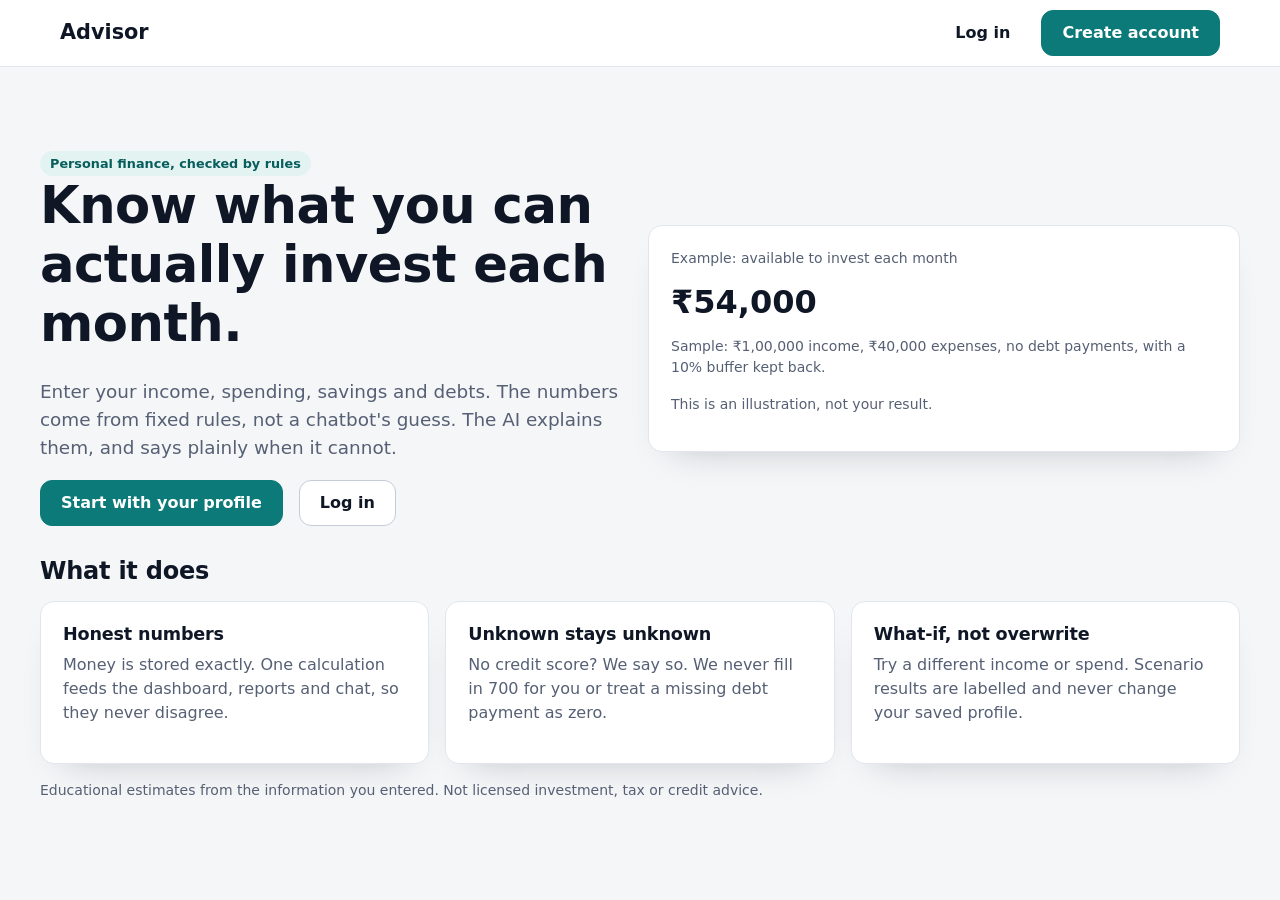
==== frontend/static/index.html @ c2f838d4 "Replace Streamlit with plain HTML/CSS/JS frontend served at /app ES-module UI in frontend/static (no" ====
<!doctype html>
<html lang="en">
<head>
  <meta charset="utf-8">
  <meta name="viewport" content="width=device-width, initial-scale=1">
  <title>Advisor - personal finance</title>
  <meta name="description" content="Rule-checked personal finance planning with a clearly labelled AI explainer.">
  <link rel="icon" href="data:,">
  <link rel="stylesheet" href="css/app.css">
  <script type="module" src="js/main.js"></script>
</head>
<body>
  <a class="skip" href="#main">Skip to content</a>
  <div id="nav-root"></div>
  <main id="main" tabindex="-1"></main>
  <div id="toast" class="toast" role="status" aria-live="polite"></div>
  <noscript><p class="noscript">This app needs JavaScript.</p></noscript>
</body>
</html>
---- frontend/static/css/app.css ----
:root{
  --bg:#F5F6F8;--surface:#FFFFFF;--ink:#0F1726;--muted:#566074;--line:#E2E6EC;--line-strong:#C5CCD7;
  --accent:#0B7A78;--accent-ink:#FFFFFF;--accent-soft:#E3F3F2;--accent-strong:#075E5C;
  --warn-bg:#FEF3E2;--warn-ink:#7A3E00;--bad-bg:#FDECEA;--bad-ink:#9B1C12;--ok-bg:#E6F4EA;--ok-ink:#175C2B;--info-bg:#E8EFFB;--info-ink:#1D3F8C;
  --radius:14px;--shadow:0 18px 36px -24px rgba(15,23,38,.28);
  --font:"Inter","Segoe UI",system-ui,-apple-system,Roboto,Arial,sans-serif;
  --display:"Space Grotesk","Segoe UI",system-ui,sans-serif;
}
@media (prefers-color-scheme:dark){
  :root:not([data-theme="light"]){
    --bg:#0B111C;--surface:#121A29;--ink:#E8EEF8;--muted:#9AA7BD;--line:#223048;--line-strong:#33445F;
    --accent:#2BB5B2;--accent-ink:#04201F;--accent-soft:#12302F;--accent-strong:#5ED3D0;
    --warn-bg:#33240D;--warn-ink:#F6C37A;--bad-bg:#3A1714;--bad-ink:#FFB3AA;--ok-bg:#12301C;--ok-ink:#9BE0AF;--info-bg:#15264A;--info-ink:#A9C2FF;
    --shadow:none;
  }
}
*{box-sizing:border-box}
html{-webkit-text-size-adjust:100%}
body{margin:0;background:var(--bg);color:var(--ink);font-family:var(--font);font-size:16px;line-height:1.5}
h1,h2,h3{font-family:var(--display);letter-spacing:-.01em;margin:0 0 .5em;line-height:1.15}
h1{font-size:clamp(2rem,4vw,3.4rem)}h2{font-size:1.5rem}h3{font-size:1.1rem}
p{margin:0 0 1em}
a{color:var(--accent-strong)}
a:focus-visible,button:focus-visible,input:focus-visible,select:focus-visible,textarea:focus-visible,summary:focus-visible{outline:3px solid var(--accent);outline-offset:2px}
.skip{position:absolute;left:-999px;top:0;background:var(--surface);padding:10px 14px;z-index:50}
.skip:focus{left:8px;top:8px}
.noscript{padding:16px}
main{outline:none}

/* layout */
.wrap{max-width:1200px;margin:0 auto;padding:0 20px}
.page{padding:28px 0 72px}
.row{display:flex;flex-wrap:wrap;gap:16px}
.grid{display:grid;gap:16px}
.grid.c2{grid-template-columns:repeat(auto-fit,minmax(min(100%,320px),1fr))}
.grid.c3{grid-template-columns:repeat(auto-fit,minmax(min(100%,240px),1fr))}
.grid.c4{grid-template-columns:repeat(auto-fit,minmax(min(100%,200px),1fr))}
.stack>*+*{margin-top:16px}
.spread{display:flex;justify-content:space-between;align-items:center;gap:12px;flex-wrap:wrap}
.muted{color:var(--muted)}
.small{font-size:.875rem}
.center{text-align:center}
.right{text-align:right}
.hidden{display:none!important}

/* nav */
.nav{background:var(--surface);border-bottom:1px solid var(--line)}
.nav .wrap{display:flex;align-items:center;gap:12px;flex-wrap:wrap;padding-top:10px;padding-bottom:10px}
.brand{font-family:var(--display);font-weight:700;font-size:1.3rem;color:var(--ink);text-decoration:none;margin-right:12px}
.nav-links{display:flex;flex-wrap:wrap;gap:4px;flex:1}
.nav-links a{padding:10px 12px;border-radius:10px;text-decoration:none;color:var(--muted);font-weight:500;min-height:44px;display:inline-flex;align-items:center}
.nav-links a:hover{background:var(--accent-soft);color:var(--accent-strong)}
.nav-links a[aria-current="page"]{background:var(--accent-soft);color:var(--accent-strong)}
.nav-user{display:flex;align-items:center;gap:10px;flex-wrap:wrap}

/* controls */
.btn{display:inline-flex;align-items:center;justify-content:center;gap:8px;min-height:44px;padding:10px 20px;border-radius:12px;border:1px solid var(--line-strong);background:var(--surface);color:var(--ink);font:inherit;font-weight:600;cursor:pointer;text-decoration:none}
.btn:hover{border-color:var(--accent)}
.btn.primary{background:var(--accent);border-color:var(--accent);color:var(--accent-ink)}
.btn.primary:hover{background:var(--accent-strong);border-color:var(--accent-strong)}
.btn.ghost{border-color:transparent;background:transparent}
.btn.block{width:100%}
.btn[disabled]{opacity:.55;cursor:not-allowed}
label{display:block;font-weight:600;font-size:.9rem;margin-bottom:6px}
input,select,textarea{width:100%;min-height:44px;padding:10px 12px;border:1px solid var(--line-strong);border-radius:10px;background:var(--surface);color:var(--ink);font:inherit}
input[type="checkbox"]{width:auto;min-height:0;width:20px;height:20px;accent-color:var(--accent)}
textarea{min-height:90px;resize:vertical}
.field{margin-bottom:14px}
.field .hint{font-size:.8rem;color:var(--muted);margin-top:4px}
.field .err{font-size:.85rem;color:var(--bad-ink);margin-top:4px}
.check{display:flex;align-items:center;gap:10px;font-weight:500;margin:6px 0}
.check label{margin:0;font-weight:500}
fieldset{border:1px solid var(--line);border-radius:var(--radius);padding:16px;margin:0 0 16px}
legend{font-weight:700;padding:0 8px}

/* cards */
.card{background:var(--surface);border:1px solid var(--line);border-radius:var(--radius);padding:22px;box-shadow:var(--shadow)}
.card.flat{box-shadow:none}
.metric .label{font-size:.85rem;color:var(--muted);font-weight:500}
.metric .value{font-family:var(--display);font-size:2rem;font-weight:700;line-height:1.1;margin:4px 0}
.metric .sub{font-size:.85rem;color:var(--muted)}
.pill{display:inline-block;padding:3px 10px;border-radius:999px;background:var(--accent-soft);color:var(--accent-strong);font-size:.8rem;font-weight:600}
.pill.warn{background:var(--warn-bg);color:var(--warn-ink)}
.pill.bad{background:var(--bad-bg);color:var(--bad-ink)}
.pill.ok{background:var(--ok-bg);color:var(--ok-ink)}

/* banners */
.banner{border-radius:12px;padding:12px 16px;margin:0 0 16px;border:1px solid transparent}
.banner.info{background:var(--info-bg);color:var(--info-ink)}
.banner.warn{background:var(--warn-bg);color:var(--warn-ink)}
.banner.bad{background:var(--bad-bg);color:var(--bad-ink)}
.banner.ok{background:var(--ok-bg);color:var(--ok-ink)}
.banner strong{font-weight:700}

/* lists, tables */
.list{list-style:none;margin:0;padding:0}
.list li{padding:10px 0;border-bottom:1px solid var(--line)}
.list li:last-child{border-bottom:0}
.table-scroll{overflow-x:auto}
table{border-collapse:collapse;width:100%}
th,td{text-align:left;padding:10px 12px;border-bottom:1px solid var(--line);vertical-align:top}
th{font-size:.8rem;text-transform:uppercase;letter-spacing:.04em;color:var(--muted)}
td.num,th.num{text-align:right;font-variant-numeric:tabular-nums}
details{border:1px solid var(--line);border-radius:12px;padding:10px 14px;background:var(--surface);margin-bottom:10px}
summary{cursor:pointer;font-weight:600;min-height:32px}

/* bars */
.bar{height:10px;border-radius:999px;background:var(--line);overflow:hidden}
.bar>span{display:block;height:100%;background:var(--accent);border-radius:999px}
.bar.bad>span{background:#C2412D}.bar.warn>span{background:#D08A1E}
.w0{width:0}.w5{width:5%}.w10{width:10%}.w15{width:15%}.w20{width:20%}.w25{width:25%}.w30{width:30%}.w35{width:35%}.w40{width:40%}.w45{width:45%}.w50{width:50%}.w55{width:55%}.w60{width:60%}.w65{width:65%}.w70{width:70%}.w75{width:75%}.w80{width:80%}.w85{width:85%}.w90{width:90%}.w95{width:95%}.w100{width:100%}

/* landing */
.hero{padding:56px 0 32px}
.hero .grid{align-items:center}
.hero p.lead{font-size:1.15rem;color:var(--muted);max-width:34em}
.tabs{display:flex;gap:6px;flex-wrap:wrap;border-bottom:1px solid var(--line);margin-bottom:16px}
.tabs button{border:0;background:transparent;padding:10px 14px;font:inherit;font-weight:600;color:var(--muted);cursor:pointer;border-bottom:3px solid transparent;min-height:44px}
.tabs button[aria-selected="true"]{color:var(--accent-strong);border-color:var(--accent)}
.auth-box{max-width:440px;margin:48px auto}

/* chat */
.chat{display:grid;grid-template-columns:260px minmax(0,1fr);gap:16px}
@media (max-width:760px){.chat{grid-template-columns:1fr}}
.threads button{display:block;width:100%;text-align:left;border:1px solid transparent;background:transparent;padding:10px 12px;border-radius:10px;font:inherit;cursor:pointer;color:var(--ink);min-height:44px}
.threads button[aria-current="true"]{background:var(--accent-soft);border-color:var(--accent)}
.messages{min-height:320px;max-height:60vh;overflow-y:auto;display:flex;flex-direction:column;gap:12px;padding:4px}
.msg{max-width:78ch;padding:12px 14px;border-radius:14px;white-space:pre-wrap;overflow-wrap:anywhere}
.msg.user{align-self:flex-end;background:var(--accent);color:var(--accent-ink)}
.msg.assistant{align-self:flex-start;background:var(--surface);border:1px solid var(--line)}
.msg .tag{display:block;font-size:.75rem;opacity:.8;margin-top:6px}
.composer{display:flex;gap:10px;margin-top:12px}
.composer textarea{min-height:48px;height:48px}

/* charts */
.chart{width:100%;height:auto;max-width:520px}
.legend{display:flex;flex-wrap:wrap;gap:8px 16px;margin-top:8px;font-size:.85rem}
.legend i{display:inline-block;width:12px;height:12px;border-radius:3px;margin-right:6px;vertical-align:-1px}
.s0{--c:#0B7A78}.s1{--c:#2F5FC4}.s2{--c:#C27A0E}.s3{--c:#A8316C}.s4{--c:#6B4BB8}
.legend i{background:var(--c)}
.chart .stk{stroke:var(--c);fill:none}
.chart .fil{fill:var(--c);stroke:none}

/* toast */
.toast{position:fixed;left:50%;bottom:20px;transform:translateX(-50%) translateY(20px);background:var(--ink);color:var(--bg);padding:12px 18px;border-radius:12px;opacity:0;pointer-events:none;transition:opacity .2s,transform .2s;max-width:90vw;z-index:60}
.toast.show{opacity:1;transform:translateX(-50%) translateY(0)}
@media (prefers-reduced-motion:reduce){*{transition:none!important;animation:none!important}}
.spinner{display:inline-block;width:18px;height:18px;border:3px solid var(--line-strong);border-top-color:var(--accent);border-radius:50%;animation:spin .8s linear infinite;vertical-align:-3px}
@keyframes spin{to{transform:rotate(360deg)}}
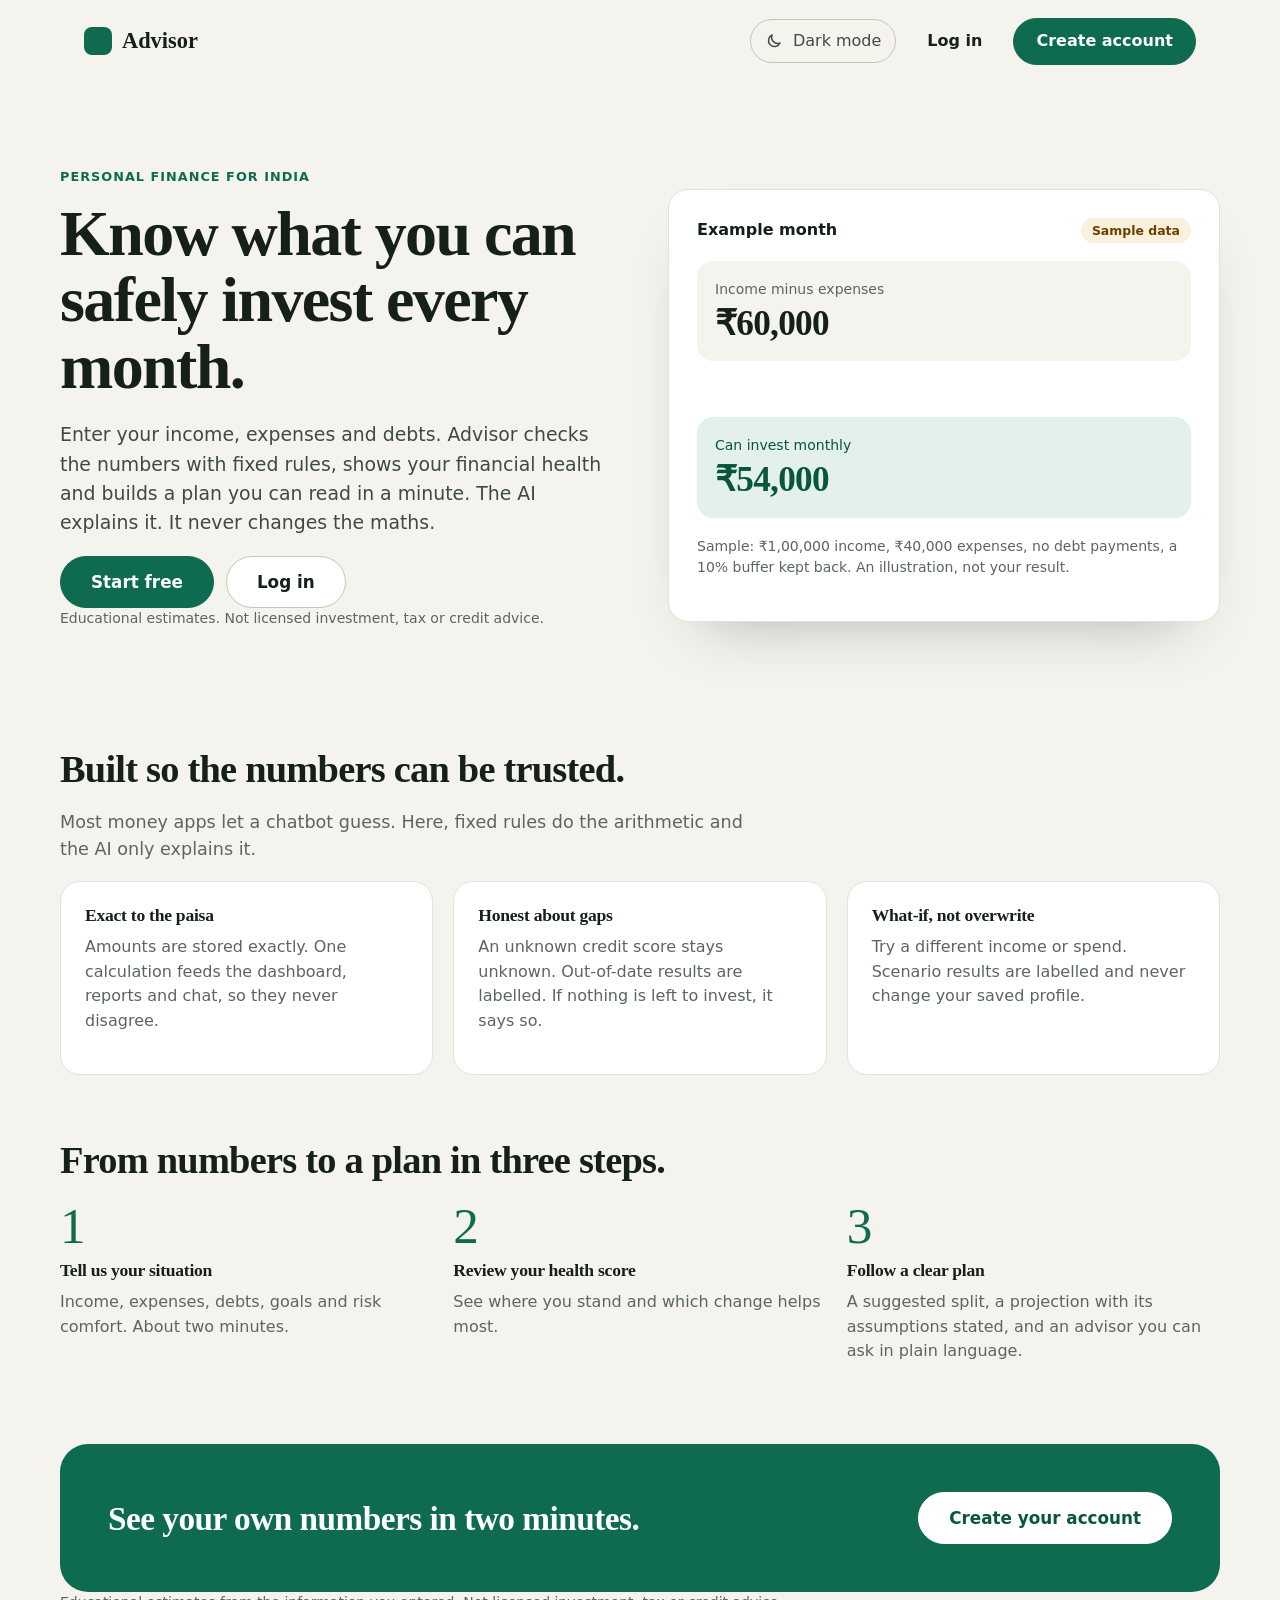
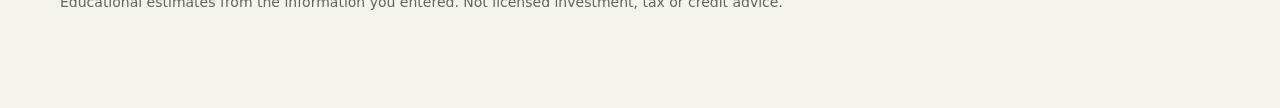
==== commit 59807b9d: "UI: user-toggleable light/dark theme (persisted, applied before first paint) Co-Authored-By: Claude " ====
--- a/frontend/static/index.html
+++ b/frontend/static/index.html
@@ -7,6 +7,7 @@
   <meta name="description" content="Rule-checked personal finance planning with a clearly labelled AI explainer.">
   <link rel="icon" href="data:,">
   <link rel="stylesheet" href="css/app.css">
+  <script src="js/theme-init.js"></script>
   <script type="module" src="js/main.js"></script>
 </head>
 <body>
--- a/frontend/static/css/app.css
+++ b/frontend/static/css/app.css
@@ -1,41 +1,49 @@
+/* Advisor product UI. Tokens mirror the Claude Design canvas (design/v2).  System fonts only: the CSP allows no external fonts. */
 :root{
-  --bg:#F5F6F8;--surface:#FFFFFF;--ink:#0F1726;--muted:#566074;--line:#E2E6EC;--line-strong:#C5CCD7;
-  --accent:#0B7A78;--accent-ink:#FFFFFF;--accent-soft:#E3F3F2;--accent-strong:#075E5C;
-  --warn-bg:#FEF3E2;--warn-ink:#7A3E00;--bad-bg:#FDECEA;--bad-ink:#9B1C12;--ok-bg:#E6F4EA;--ok-ink:#175C2B;--info-bg:#E8EFFB;--info-ink:#1D3F8C;
-  --radius:14px;--shadow:0 18px 36px -24px rgba(15,23,38,.28);
-  --font:"Inter","Segoe UI",system-ui,-apple-system,Roboto,Arial,sans-serif;
-  --display:"Space Grotesk","Segoe UI",system-ui,sans-serif;
+  --bg:#F5F3EE;--surface:#FFFFFF;--ink:#15201B;--ink-2:#3F4A44;--muted:#5B6660;--line:#E5E1D8;--line-strong:#C9C4B8;
+  --accent:#0E6B4F;--accent-ink:#FFFFFF;--accent-soft:#E3F1EA;--accent-strong:#0A5540;
+  --warn-bg:#FBF0DC;--warn-ink:#6B3F00;--bad-bg:#FDECEA;--bad-ink:#9B1C12;--ok-bg:#E3F1EA;--ok-ink:#0A5540;--info-bg:#E8EEFA;--info-ink:#1E3A8A;
+  --radius:20px;--radius-sm:12px;--shadow:0 1px 0 rgba(21,32,27,.03);
+  --font:"Inter","Segoe UI Variable","Segoe UI",system-ui,-apple-system,Roboto,Arial,sans-serif;
+  --display:"Fraunces","Iowan Old Style","Palatino Linotype",Palatino,Georgia,serif;
+  --sidebar:248px;
 }
 @media (prefers-color-scheme:dark){
   :root:not([data-theme="light"]){
-    --bg:#0B111C;--surface:#121A29;--ink:#E8EEF8;--muted:#9AA7BD;--line:#223048;--line-strong:#33445F;
-    --accent:#2BB5B2;--accent-ink:#04201F;--accent-soft:#12302F;--accent-strong:#5ED3D0;
-    --warn-bg:#33240D;--warn-ink:#F6C37A;--bad-bg:#3A1714;--bad-ink:#FFB3AA;--ok-bg:#12301C;--ok-ink:#9BE0AF;--info-bg:#15264A;--info-ink:#A9C2FF;
+    --bg:#0E1512;--surface:#16201B;--ink:#EAF0EC;--ink-2:#C5D0C9;--muted:#9BA9A1;--line:#25332C;--line-strong:#35463D;
+    --accent:#3FB68B;--accent-ink:#062016;--accent-soft:#183428;--accent-strong:#7FDDB8;
+    --warn-bg:#33270F;--warn-ink:#F3C77C;--bad-bg:#3A1714;--bad-ink:#FFB3AA;--ok-bg:#183428;--ok-ink:#9BE0C0;--info-bg:#17264A;--info-ink:#AEC5FF;
     --shadow:none;
   }
 }
+:root[data-theme="dark"]{
+    --bg:#0E1512;--surface:#16201B;--ink:#EAF0EC;--ink-2:#C5D0C9;--muted:#9BA9A1;--line:#25332C;--line-strong:#35463D;
+    --accent:#3FB68B;--accent-ink:#062016;--accent-soft:#183428;--accent-strong:#7FDDB8;
+    --warn-bg:#33270F;--warn-ink:#F3C77C;--bad-bg:#3A1714;--bad-ink:#FFB3AA;--ok-bg:#183428;--ok-ink:#9BE0C0;--info-bg:#17264A;--info-ink:#AEC5FF;
+    --shadow:none;
+}
 *{box-sizing:border-box}
 html{-webkit-text-size-adjust:100%}
-body{margin:0;background:var(--bg);color:var(--ink);font-family:var(--font);font-size:16px;line-height:1.5}
-h1,h2,h3{font-family:var(--display);letter-spacing:-.01em;margin:0 0 .5em;line-height:1.15}
-h1{font-size:clamp(2rem,4vw,3.4rem)}h2{font-size:1.5rem}h3{font-size:1.1rem}
+body{margin:0;background:var(--bg);color:var(--ink);font-family:var(--font);font-size:16px;line-height:1.55;-webkit-font-smoothing:antialiased}
+h1,h2,h3{font-family:var(--display);font-weight:600;letter-spacing:-.015em;margin:0 0 .5em;line-height:1.12}
+h1{font-size:clamp(2rem,3.4vw,2.6rem)}h2{font-size:1.4rem}h3{font-size:1.1rem}
 p{margin:0 0 1em}
 a{color:var(--accent-strong)}
 a:focus-visible,button:focus-visible,input:focus-visible,select:focus-visible,textarea:focus-visible,summary:focus-visible{outline:3px solid var(--accent);outline-offset:2px}
 .skip{position:absolute;left:-999px;top:0;background:var(--surface);padding:10px 14px;z-index:50}
 .skip:focus{left:8px;top:8px}
 .noscript{padding:16px}
-main{outline:none}
+main{outline:none;min-width:0}
 
 /* layout */
-.wrap{max-width:1200px;margin:0 auto;padding:0 20px}
-.page{padding:28px 0 72px}
-.row{display:flex;flex-wrap:wrap;gap:16px}
-.grid{display:grid;gap:16px}
-.grid.c2{grid-template-columns:repeat(auto-fit,minmax(min(100%,320px),1fr))}
-.grid.c3{grid-template-columns:repeat(auto-fit,minmax(min(100%,240px),1fr))}
-.grid.c4{grid-template-columns:repeat(auto-fit,minmax(min(100%,200px),1fr))}
-.stack>*+*{margin-top:16px}
+.wrap{max-width:1160px;margin:0 auto;padding:0 24px}
+.page{padding:36px 0 80px}
+.row{display:flex;flex-wrap:wrap;gap:12px;align-items:center}
+.grid{display:grid;gap:20px}
+.grid.c2{grid-template-columns:repeat(auto-fit,minmax(min(100%,340px),1fr))}
+.grid.c3{grid-template-columns:repeat(auto-fit,minmax(min(100%,260px),1fr))}
+.grid.c4{grid-template-columns:repeat(auto-fit,minmax(min(100%,210px),1fr))}
+.stack>*+*{margin-top:18px}
 .spread{display:flex;justify-content:space-between;align-items:center;gap:12px;flex-wrap:wrap}
 .muted{color:var(--muted)}
 .small{font-size:.875rem}
@@ -43,107 +51,179 @@
 .right{text-align:right}
 .hidden{display:none!important}
 
-/* nav */
-.nav{background:var(--surface);border-bottom:1px solid var(--line)}
-.nav .wrap{display:flex;align-items:center;gap:12px;flex-wrap:wrap;padding-top:10px;padding-bottom:10px}
-.brand{font-family:var(--display);font-weight:700;font-size:1.3rem;color:var(--ink);text-decoration:none;margin-right:12px}
+/* signed-in shell: sidebar + content */
+body.shell{display:grid;grid-template-columns:var(--sidebar) minmax(0,1fr);min-height:100vh;align-items:start}
+body.shell #nav-root{position:sticky;top:0;height:100vh;align-self:stretch}
+.side{display:flex;flex-direction:column;gap:22px;height:100%;padding:24px 16px;background:var(--surface);border-right:1px solid var(--line);overflow-y:auto}
+.brand{display:flex;align-items:center;gap:10px;font-family:var(--display);font-weight:600;font-size:1.4rem;color:var(--ink);text-decoration:none}
+.brand::before{content:"";width:28px;height:28px;border-radius:8px;background:var(--accent);flex:none}
+.side .brand{padding:0 8px}
+.side-nav{display:flex;flex-direction:column;gap:2px}
+.side-nav a,.side-foot a.item{display:flex;align-items:center;gap:12px;min-height:44px;padding:0 12px;border-radius:var(--radius-sm);color:var(--ink-2);text-decoration:none;font-weight:500}
+.side-nav a:hover,.side-foot a.item:hover{background:var(--accent-soft);color:var(--accent-strong)}
+.side-nav a[aria-current="page"]{background:var(--accent-soft);color:var(--accent-strong);font-weight:600}
+.side svg{flex:none}
+.side-foot{margin-top:auto;display:flex;flex-direction:column;gap:2px}
+.who{display:flex;align-items:center;gap:10px;padding:14px 8px 0;border-top:1px solid var(--line);margin-top:8px}
+.avatar{width:34px;height:34px;border-radius:999px;background:var(--accent-soft);color:var(--accent-strong);display:flex;align-items:center;justify-content:center;font-weight:600;font-size:.85rem;flex:none}
+.who-name{font-weight:600;font-size:.9rem;line-height:1.2;overflow:hidden;text-overflow:ellipsis;white-space:nowrap}
+.who button{border:0;background:none;padding:0;font:inherit;font-size:.82rem;color:var(--muted);cursor:pointer;text-decoration:underline;text-align:left}
+body.shell .page{padding:40px 8px 80px}
+body.shell .wrap{max-width:1120px;padding:0 40px}
+@media (max-width:900px){
+  body.shell{display:block}
+  body.shell #nav-root{position:static;height:auto}
+  .side{flex-direction:row;flex-wrap:wrap;align-items:center;height:auto;padding:10px 16px;border-right:0;border-bottom:1px solid var(--line);gap:8px}
+  .side-nav{flex-direction:row;overflow-x:auto;flex:1 1 100%;order:3;padding-bottom:4px}
+  .side-nav a{white-space:nowrap}
+  .side-foot{margin:0 0 0 auto;flex-direction:row;align-items:center}
+  .who{border:0;margin:0;padding:0}
+  body.shell .wrap{padding:0 20px}
+  body.shell .page{padding:24px 0 64px}
+}
+
+/* public header */
+.nav{background:transparent}
+.nav .wrap{display:flex;align-items:center;gap:12px;flex-wrap:wrap;padding-top:18px;padding-bottom:18px}
 .nav-links{display:flex;flex-wrap:wrap;gap:4px;flex:1}
-.nav-links a{padding:10px 12px;border-radius:10px;text-decoration:none;color:var(--muted);font-weight:500;min-height:44px;display:inline-flex;align-items:center}
-.nav-links a:hover{background:var(--accent-soft);color:var(--accent-strong)}
-.nav-links a[aria-current="page"]{background:var(--accent-soft);color:var(--accent-strong)}
-.nav-user{display:flex;align-items:center;gap:10px;flex-wrap:wrap}
+.nav-user{display:flex;align-items:center;gap:8px;flex-wrap:wrap}
 
 /* controls */
-.btn{display:inline-flex;align-items:center;justify-content:center;gap:8px;min-height:44px;padding:10px 20px;border-radius:12px;border:1px solid var(--line-strong);background:var(--surface);color:var(--ink);font:inherit;font-weight:600;cursor:pointer;text-decoration:none}
-.btn:hover{border-color:var(--accent)}
+.btn{display:inline-flex;align-items:center;justify-content:center;gap:8px;min-height:44px;padding:10px 22px;border-radius:999px;border:1px solid var(--line-strong);background:var(--surface);color:var(--ink);font:inherit;font-weight:600;cursor:pointer;text-decoration:none}
+.btn:hover{border-color:var(--accent);color:var(--accent-strong)}
 .btn.primary{background:var(--accent);border-color:var(--accent);color:var(--accent-ink)}
-.btn.primary:hover{background:var(--accent-strong);border-color:var(--accent-strong)}
+.btn.primary:hover{background:var(--accent-strong);border-color:var(--accent-strong);color:var(--accent-ink)}
 .btn.ghost{border-color:transparent;background:transparent}
+.btn.lg{min-height:52px;padding:12px 30px;font-size:1.05rem}
 .btn.block{width:100%}
 .btn[disabled]{opacity:.55;cursor:not-allowed}
-label{display:block;font-weight:600;font-size:.9rem;margin-bottom:6px}
-input,select,textarea{width:100%;min-height:44px;padding:10px 12px;border:1px solid var(--line-strong);border-radius:10px;background:var(--surface);color:var(--ink);font:inherit}
-input[type="checkbox"]{width:auto;min-height:0;width:20px;height:20px;accent-color:var(--accent)}
-textarea{min-height:90px;resize:vertical}
-.field{margin-bottom:14px}
-.field .hint{font-size:.8rem;color:var(--muted);margin-top:4px}
-.field .err{font-size:.85rem;color:var(--bad-ink);margin-top:4px}
-.check{display:flex;align-items:center;gap:10px;font-weight:500;margin:6px 0}
-.check label{margin:0;font-weight:500}
-fieldset{border:1px solid var(--line);border-radius:var(--radius);padding:16px;margin:0 0 16px}
-legend{font-weight:700;padding:0 8px}
+label{display:block;font-weight:600;font-size:.88rem;margin-bottom:6px;color:var(--ink-2)}
+input,select,textarea{width:100%;min-height:46px;padding:10px 14px;border:1px solid var(--line-strong);border-radius:var(--radius-sm);background:var(--surface);color:var(--ink);font:inherit}
+input:hover,select:hover,textarea:hover{border-color:var(--muted)}
+input[type="checkbox"]{width:20px;height:20px;min-height:0;accent-color:var(--accent)}
+input[type="file"]{padding:9px 12px}
+textarea{min-height:92px;resize:vertical}
+.field{margin-bottom:16px}
+.field .hint{font-size:.82rem;color:var(--muted);margin-top:5px}
+.field .err{font-size:.85rem;color:var(--bad-ink);margin-top:5px}
+.check{display:flex;align-items:center;gap:10px;margin:8px 0}
+.check label{margin:0;font-weight:500;color:var(--ink)}
+fieldset{border:1px solid var(--line);border-radius:var(--radius);padding:18px;margin:0 0 18px;background:var(--surface)}
+legend{font-weight:600;padding:0 8px;font-family:var(--display);font-size:1.05rem}
 
 /* cards */
-.card{background:var(--surface);border:1px solid var(--line);border-radius:var(--radius);padding:22px;box-shadow:var(--shadow)}
+.card{background:var(--surface);border:1px solid var(--line);border-radius:var(--radius);padding:24px;box-shadow:var(--shadow)}
+.card>h2{margin-bottom:14px}
 .card.flat{box-shadow:none}
-.metric .label{font-size:.85rem;color:var(--muted);font-weight:500}
-.metric .value{font-family:var(--display);font-size:2rem;font-weight:700;line-height:1.1;margin:4px 0}
-.metric .sub{font-size:.85rem;color:var(--muted)}
-.pill{display:inline-block;padding:3px 10px;border-radius:999px;background:var(--accent-soft);color:var(--accent-strong);font-size:.8rem;font-weight:600}
+.metric .label{font-size:.88rem;color:var(--muted);font-weight:500}
+.metric .value{font-family:var(--display);font-size:2.4rem;font-weight:600;line-height:1.05;margin:8px 0 4px;letter-spacing:-.02em}
+.metric .sub{font-size:.86rem;color:var(--muted)}
+.pill{display:inline-block;padding:3px 11px;border-radius:999px;background:var(--accent-soft);color:var(--accent-strong);font-size:.78rem;font-weight:600}
 .pill.warn{background:var(--warn-bg);color:var(--warn-ink)}
 .pill.bad{background:var(--bad-bg);color:var(--bad-ink)}
 .pill.ok{background:var(--ok-bg);color:var(--ok-ink)}
+.eyebrow{font-size:.8rem;font-weight:600;letter-spacing:.08em;text-transform:uppercase;color:var(--accent)}
 
 /* banners */
-.banner{border-radius:12px;padding:12px 16px;margin:0 0 16px;border:1px solid transparent}
+.banner{border-radius:14px;padding:14px 18px;margin:0 0 18px;line-height:1.5}
 .banner.info{background:var(--info-bg);color:var(--info-ink)}
 .banner.warn{background:var(--warn-bg);color:var(--warn-ink)}
 .banner.bad{background:var(--bad-bg);color:var(--bad-ink)}
 .banner.ok{background:var(--ok-bg);color:var(--ok-ink)}
 .banner strong{font-weight:700}
+.banner a{color:inherit}
 
 /* lists, tables */
 .list{list-style:none;margin:0;padding:0}
-.list li{padding:10px 0;border-bottom:1px solid var(--line)}
+.list li{padding:12px 0;border-bottom:1px solid var(--line)}
 .list li:last-child{border-bottom:0}
 .table-scroll{overflow-x:auto}
 table{border-collapse:collapse;width:100%}
-th,td{text-align:left;padding:10px 12px;border-bottom:1px solid var(--line);vertical-align:top}
-th{font-size:.8rem;text-transform:uppercase;letter-spacing:.04em;color:var(--muted)}
+th,td{text-align:left;padding:12px 14px;border-bottom:1px solid var(--line);vertical-align:top}
+th{font-size:.76rem;text-transform:uppercase;letter-spacing:.06em;color:var(--muted);font-weight:600;background:transparent}
+tbody tr:hover{background:color-mix(in srgb,var(--accent-soft) 40%,transparent)}
 td.num,th.num{text-align:right;font-variant-numeric:tabular-nums}
-details{border:1px solid var(--line);border-radius:12px;padding:10px 14px;background:var(--surface);margin-bottom:10px}
+td.right,th.right{text-align:right}
+details{border:1px solid var(--line);border-radius:var(--radius-sm);padding:10px 16px;background:var(--surface);margin-bottom:10px}
 summary{cursor:pointer;font-weight:600;min-height:32px}
 
 /* bars */
 .bar{height:10px;border-radius:999px;background:var(--line);overflow:hidden}
 .bar>span{display:block;height:100%;background:var(--accent);border-radius:999px}
-.bar.bad>span{background:#C2412D}.bar.warn>span{background:#D08A1E}
+.bar.bad>span{background:#C2412D}.bar.warn>span{background:#C98A1E}
 .w0{width:0}.w5{width:5%}.w10{width:10%}.w15{width:15%}.w20{width:20%}.w25{width:25%}.w30{width:30%}.w35{width:35%}.w40{width:40%}.w45{width:45%}.w50{width:50%}.w55{width:55%}.w60{width:60%}.w65{width:65%}.w70{width:70%}.w75{width:75%}.w80{width:80%}.w85{width:85%}.w90{width:90%}.w95{width:95%}.w100{width:100%}
 
 /* landing */
-.hero{padding:56px 0 32px}
-.hero .grid{align-items:center}
-.hero p.lead{font-size:1.15rem;color:var(--muted);max-width:34em}
-.tabs{display:flex;gap:6px;flex-wrap:wrap;border-bottom:1px solid var(--line);margin-bottom:16px}
-.tabs button{border:0;background:transparent;padding:10px 14px;font:inherit;font-weight:600;color:var(--muted);cursor:pointer;border-bottom:3px solid transparent;min-height:44px}
+.hero{padding:48px 0 40px}
+.hero .grid{align-items:center;gap:56px}
+.hero h1{font-size:clamp(2.4rem,5.2vw,4rem);line-height:1.04;letter-spacing:-.025em;margin:14px 0 20px}
+.hero p.lead{font-size:1.18rem;color:var(--ink-2);max-width:34em}
+.band{background:var(--surface);border-top:1px solid var(--line);border-bottom:1px solid var(--line)}
+.tabs{display:flex;gap:4px;flex-wrap:wrap;border-bottom:1px solid var(--line);margin-bottom:20px}
+.tabs button{border:0;background:transparent;padding:10px 16px;font:inherit;font-weight:600;color:var(--muted);cursor:pointer;border-bottom:3px solid transparent;min-height:44px}
+.tabs button:hover{color:var(--ink)}
 .tabs button[aria-selected="true"]{color:var(--accent-strong);border-color:var(--accent)}
-.auth-box{max-width:440px;margin:48px auto}
+.auth-box{max-width:440px;margin:40px auto}
+.auth-box h1{margin-bottom:6px}
 
 /* chat */
-.chat{display:grid;grid-template-columns:260px minmax(0,1fr);gap:16px}
+.chat{display:grid;grid-template-columns:260px minmax(0,1fr);gap:20px}
 @media (max-width:760px){.chat{grid-template-columns:1fr}}
-.threads button{display:block;width:100%;text-align:left;border:1px solid transparent;background:transparent;padding:10px 12px;border-radius:10px;font:inherit;cursor:pointer;color:var(--ink);min-height:44px}
+.threads button{display:block;width:100%;text-align:left;border:1px solid transparent;background:transparent;padding:10px 12px;border-radius:var(--radius-sm);font:inherit;cursor:pointer;color:var(--ink);min-height:44px}
+.threads button:hover{background:var(--accent-soft)}
 .threads button[aria-current="true"]{background:var(--accent-soft);border-color:var(--accent)}
-.messages{min-height:320px;max-height:60vh;overflow-y:auto;display:flex;flex-direction:column;gap:12px;padding:4px}
-.msg{max-width:78ch;padding:12px 14px;border-radius:14px;white-space:pre-wrap;overflow-wrap:anywhere}
-.msg.user{align-self:flex-end;background:var(--accent);color:var(--accent-ink)}
-.msg.assistant{align-self:flex-start;background:var(--surface);border:1px solid var(--line)}
+.messages{min-height:360px;max-height:62vh;overflow-y:auto;display:flex;flex-direction:column;gap:12px;padding:4px}
+.msg{max-width:72ch;padding:13px 16px;border-radius:18px;white-space:pre-wrap;overflow-wrap:anywhere}
+.msg.user{align-self:flex-end;background:var(--accent);color:var(--accent-ink);border-bottom-right-radius:6px}
+.msg.assistant{align-self:flex-start;background:var(--surface);border:1px solid var(--line);border-bottom-left-radius:6px}
 .msg .tag{display:block;font-size:.75rem;opacity:.8;margin-top:6px}
-.composer{display:flex;gap:10px;margin-top:12px}
-.composer textarea{min-height:48px;height:48px}
+.composer{display:flex;gap:10px;margin-top:14px;align-items:flex-end}
+.composer textarea{min-height:48px;height:48px;border-radius:24px;padding:12px 18px}
 
 /* charts */
 .chart{width:100%;height:auto;max-width:520px}
-.legend{display:flex;flex-wrap:wrap;gap:8px 16px;margin-top:8px;font-size:.85rem}
-.legend i{display:inline-block;width:12px;height:12px;border-radius:3px;margin-right:6px;vertical-align:-1px}
-.s0{--c:#0B7A78}.s1{--c:#2F5FC4}.s2{--c:#C27A0E}.s3{--c:#A8316C}.s4{--c:#6B4BB8}
+.legend{display:flex;flex-wrap:wrap;gap:8px 18px;margin-top:10px;font-size:.86rem;color:var(--ink-2)}
+.legend i{display:inline-block;width:12px;height:12px;border-radius:4px;margin-right:6px;vertical-align:-1px}
+.s0{--c:#0E6B4F}.s1{--c:#2F5FC4}.s2{--c:#B7791F}.s3{--c:#8E3B73}.s4{--c:#6B4BB8}
+@media (prefers-color-scheme:dark){:root:not([data-theme="light"]) .s0{--c:#3FB68B}:root:not([data-theme="light"]) .s1{--c:#7AA2F7}:root:not([data-theme="light"]) .s2{--c:#E0A743}:root:not([data-theme="light"]) .s3{--c:#D27BB2}}
+:root[data-theme="dark"] .s0{--c:#3FB68B}:root[data-theme="dark"] .s1{--c:#7AA2F7}:root[data-theme="dark"] .s2{--c:#E0A743}:root[data-theme="dark"] .s3{--c:#D27BB2}
 .legend i{background:var(--c)}
 .chart .stk{stroke:var(--c);fill:none}
 .chart .fil{fill:var(--c);stroke:none}
 
 /* toast */
-.toast{position:fixed;left:50%;bottom:20px;transform:translateX(-50%) translateY(20px);background:var(--ink);color:var(--bg);padding:12px 18px;border-radius:12px;opacity:0;pointer-events:none;transition:opacity .2s,transform .2s;max-width:90vw;z-index:60}
+.toast{position:fixed;left:50%;bottom:20px;transform:translateX(-50%) translateY(20px);background:var(--ink);color:var(--bg);padding:12px 18px;border-radius:14px;opacity:0;pointer-events:none;transition:opacity .2s,transform .2s;max-width:90vw;z-index:60}
 .toast.show{opacity:1;transform:translateX(-50%) translateY(0)}
 @media (prefers-reduced-motion:reduce){*{transition:none!important;animation:none!important}}
 .spinner{display:inline-block;width:18px;height:18px;border:3px solid var(--line-strong);border-top-color:var(--accent);border-radius:50%;animation:spin .8s linear infinite;vertical-align:-3px}
 @keyframes spin{to{transform:rotate(360deg)}}
+
+/* landing extras */
+.preview{box-shadow:0 30px 60px -36px rgba(21,32,27,.35);padding:28px}
+.preview>*+*{margin-top:18px}
+.tile{background:var(--bg);border-radius:16px;padding:18px}
+.tile.accent{background:var(--accent-soft);color:var(--accent-strong)}
+.tile-value{font-family:var(--display);font-size:2.2rem;font-weight:600;letter-spacing:-.02em;line-height:1.1;margin-top:4px}
+.section-title{font-size:clamp(1.7rem,3vw,2.4rem);letter-spacing:-.02em;margin:0}
+.lead-sm{font-size:1.1rem;max-width:40em}
+.big-num{font-family:var(--display);font-size:3.2rem;font-weight:500;color:var(--accent);line-height:1;margin-bottom:10px}
+body:not(.shell) .page>section{margin-top:64px}
+body:not(.shell) .page>section.hero{margin-top:0}
+.cta{background:#0E6B4F;color:#fff;border-radius:28px;padding:48px;display:flex;flex-wrap:wrap;gap:20px;align-items:center;justify-content:space-between}
+.cta h2{margin:0;color:#fff;font-size:clamp(1.5rem,2.6vw,2.1rem);max-width:20em}
+.cta-btn{background:#fff;border-color:#fff;color:#0A5540}
+.cta-btn:hover{background:#fff;color:#0A5540}
+.page-head h1{margin-bottom:6px}
+.page-head p{font-size:1.02rem}
+.card fieldset{border:0;border-top:1px solid var(--line);border-radius:0;padding:18px 0 0;margin:18px 0 0;background:none}
+.card fieldset:first-of-type{border-top:0;padding-top:0;margin-top:0}
+.card legend{padding:0;margin-bottom:12px}
+.donut-wrap{display:flex;flex-wrap:wrap;gap:24px;align-items:center}
+.donut-wrap .chart{width:190px;max-width:190px;flex:none}
+.legend.col{flex-direction:column;flex-wrap:nowrap;gap:12px;list-style:none;margin:0;padding:0;flex:1 1 150px;font-size:.95rem}
+.legend.col li{display:flex;justify-content:space-between;gap:12px}
+
+/* theme toggle */
+.theme-btn{display:inline-flex;align-items:center;gap:10px;min-height:44px;padding:0 12px;border:0;background:none;border-radius:var(--radius-sm);color:var(--ink-2);font:inherit;font-weight:500;cursor:pointer;width:100%;text-align:left}
+.theme-btn:hover{background:var(--accent-soft);color:var(--accent-strong)}
+.nav .theme-btn{width:auto;padding:0 14px;border-radius:999px;border:1px solid var(--line-strong)}
